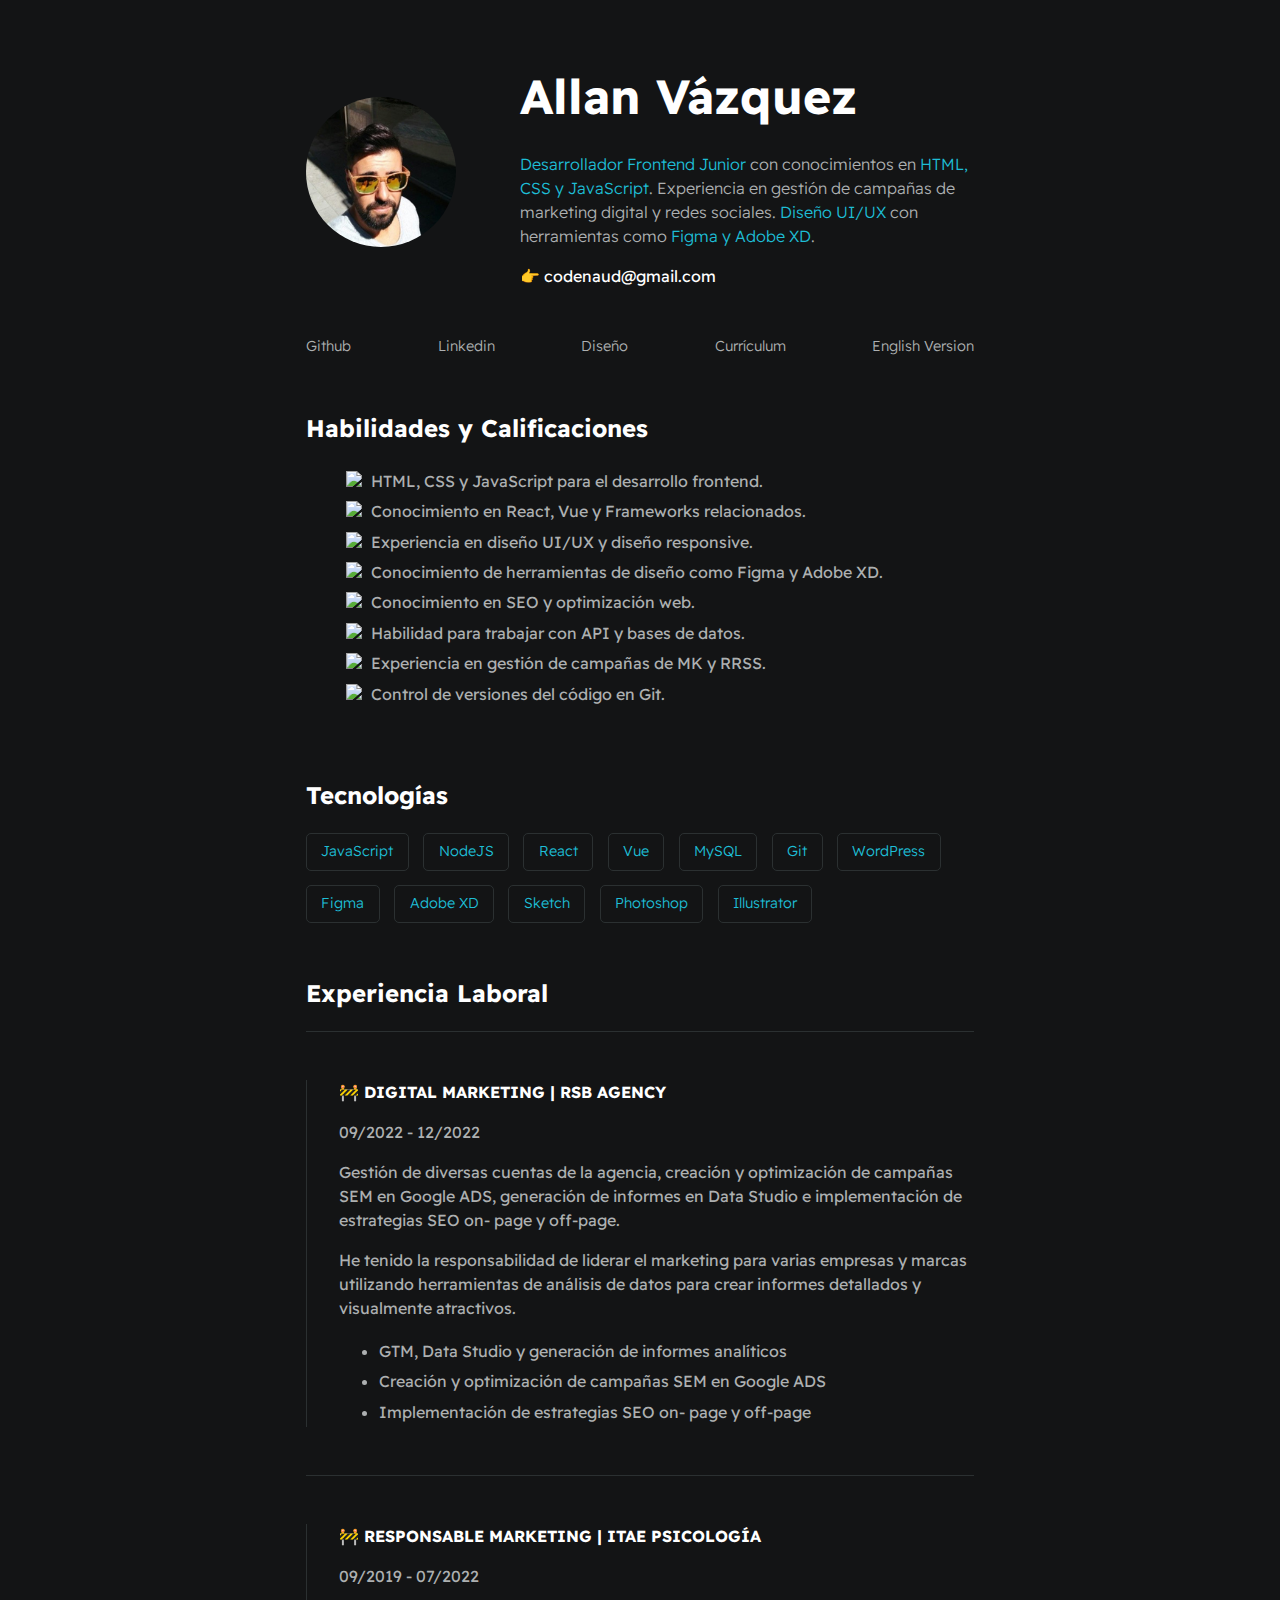
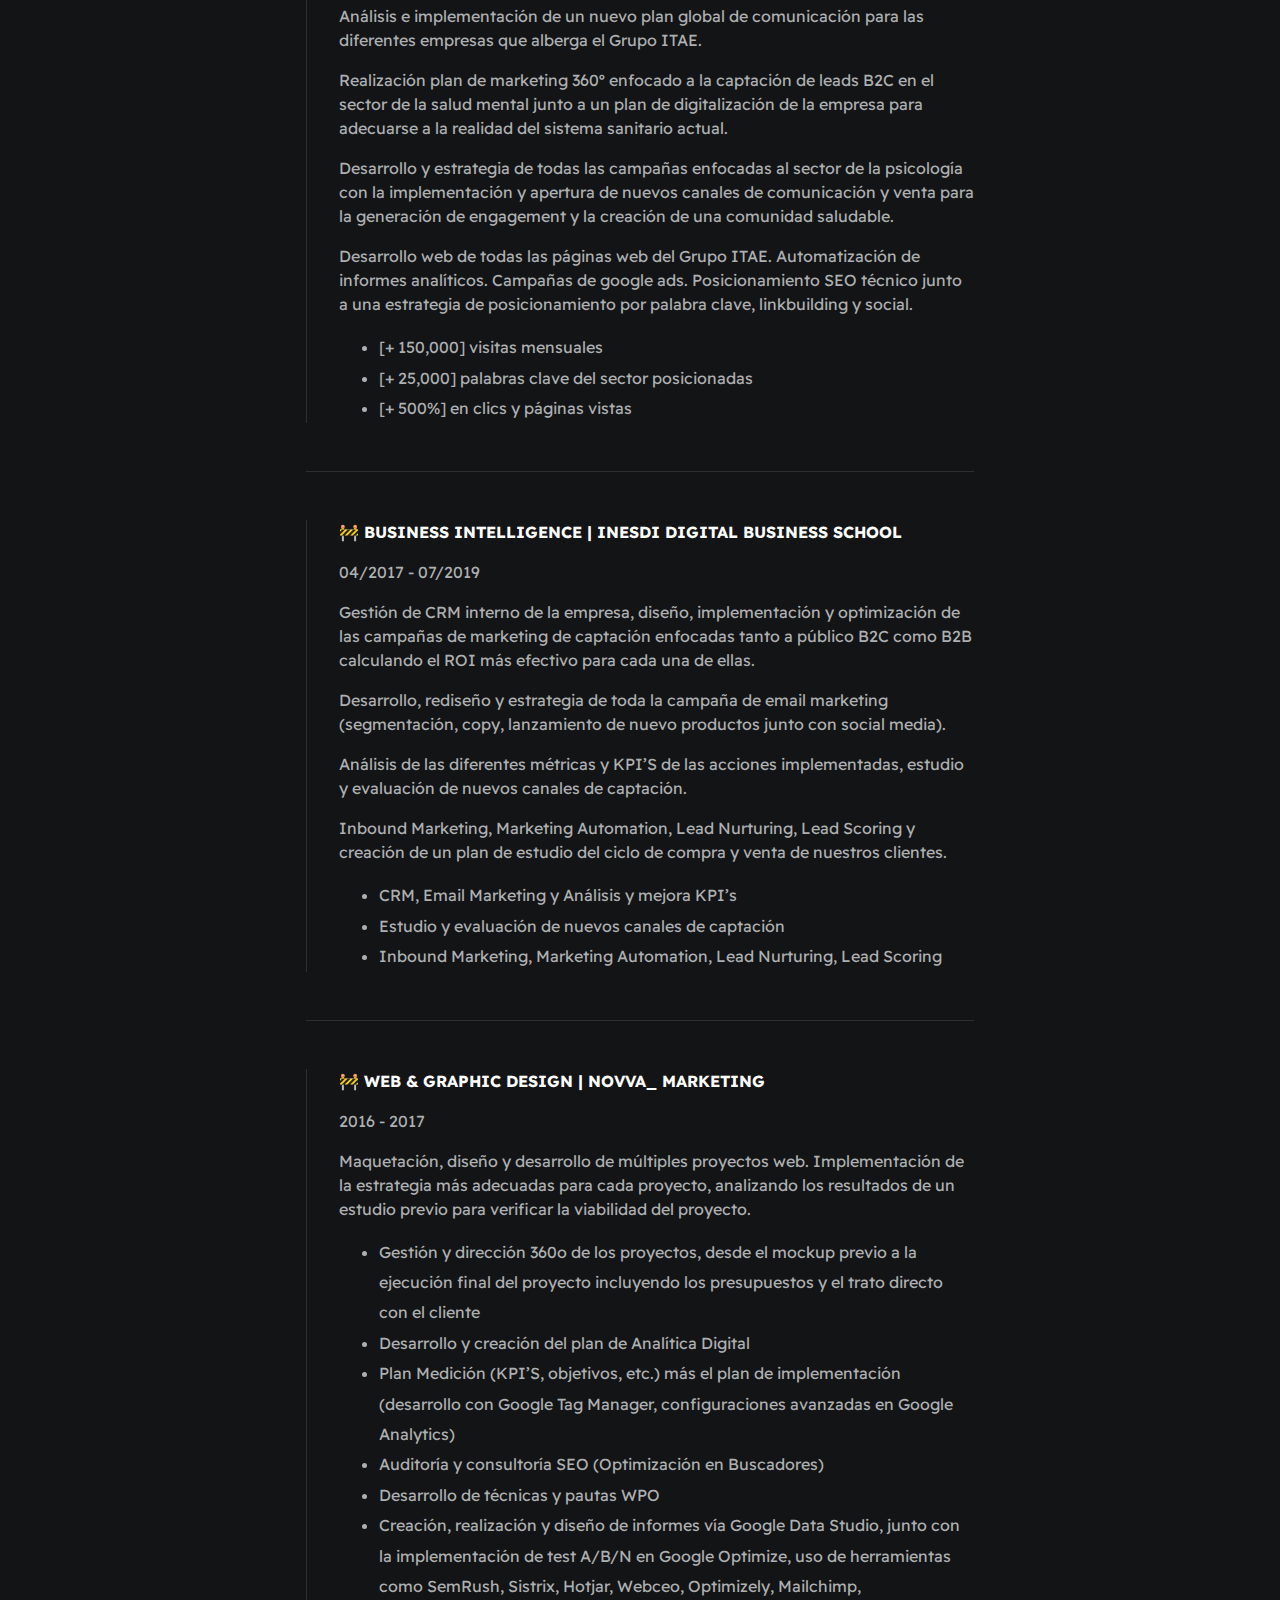
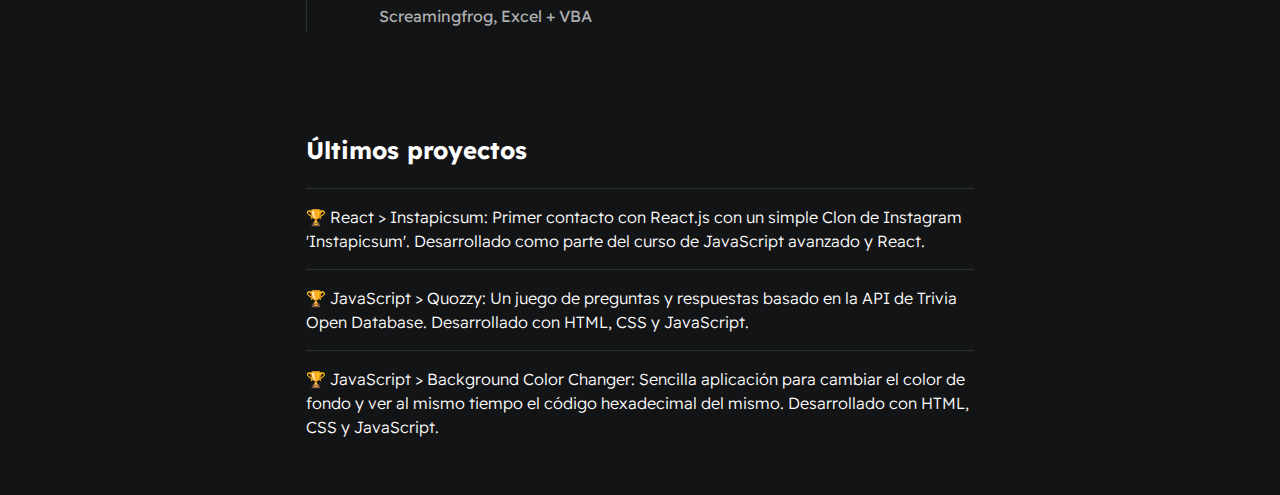
==== index.html @ 612a8277 "First commit" ====
<!DOCTYPE html>
<html>

<head>
    <meta charset="utf-8">
    <meta http-equiv="X-UA-Compatible" content="IE=edge">
    <title>Allan Vázquez</title>
    <link type="image/png" sizes="16x16" rel="icon" href="/assets/images/icons8-cv-16.png">
    <meta name="description" content="">
    <meta name="viewport" content="width=device-width, initial-scale=1">
    <link rel="stylesheet" href="./styles/main.css">
</head>

<body>
    <div id="container--main">

        <section id="wrapper--hero" class="section--page">
            <img id="profile-pic" src="./assets/images/profile_image.jpg">

            <div>
                <h1 id="user-name">Allan Vázquez</h1>
                <p id="bio"><span>Desarrollador Frontend Junior</span> con conocimientos en <span>HTML, CSS y
                        JavaScript</span>. Experiencia en gestión de campañas de marketing digital y redes sociales.
                    <span>Diseño UI/UX </span>con herramientas como <span>Figma y Adobe XD</span>.
                </p>
                <p id="email">👉 codenaud@gmail.com</p>
            </div>
        </section>

        <section class="section--page">

            <div id="socials--list">
                <a href="https://github.com/codenaud" target="_blank">Github</a>
                <a href="https://www.linkedin.com/in/allanvazz/" target="_blank">Linkedin</a>
                <a href="https://allanvazz.com/" target="_blank">Diseño</a>
                <a href="../assets/resume/spanish-resume.pdf" target="_blank">Currículum</a>
                <a href="en/" target="_blank">English Version</a>
            </div>
        </section>

        <section class="section--page">
            <h2>Habilidades y Calificaciones</h2>
            <ul id="qualifications--list">
                <li><img class="list-icon" width="48" height="48"
                        src="https://img.icons8.com/emoji/48/check-mark-emoji.png" alt="check-mark-emoji" /> HTML, CSS y
                    JavaScript para el desarrollo frontend.</li>
                <li><img class="list-icon" width="48" height="48"
                        src="https://img.icons8.com/emoji/48/check-mark-emoji.png" alt="check-mark-emoji" />
                    Conocimiento en React, Vue y Frameworks relacionados.</li>
                <li><img class="list-icon" width="48" height="48"
                        src="https://img.icons8.com/emoji/48/check-mark-emoji.png" alt="check-mark-emoji" /> Experiencia
                    en diseño UI/UX y diseño responsive.</li>
                <li><img class="list-icon" width="48" height="48"
                        src="https://img.icons8.com/emoji/48/check-mark-emoji.png" alt="check-mark-emoji" />
                    Conocimiento de herramientas de diseño como Figma y Adobe XD.</li>
                <li><img class="list-icon" width="48" height="48"
                        src="https://img.icons8.com/emoji/48/check-mark-emoji.png" alt="check-mark-emoji" />
                    Conocimiento en SEO y optimización web.</li>
                <li><img class="list-icon" width="48" height="48"
                        src="https://img.icons8.com/emoji/48/check-mark-emoji.png" alt="check-mark-emoji" /> Habilidad
                    para trabajar con API y bases de datos.</li>
                <li><img class="list-icon" width="48" height="48"
                        src="https://img.icons8.com/emoji/48/check-mark-emoji.png" alt="check-mark-emoji" /> Experiencia
                    en gestión de campañas de MK y RRSS.</li>
                <li><img class="list-icon" width="48" height="48"
                        src="https://img.icons8.com/emoji/48/check-mark-emoji.png" alt="check-mark-emoji" /> Control de
                    versiones del código en Git.</li>
            </ul>
        </section>

        <section class="section--page">
            <h2>Tecnologías</h2>

            <div id="wrapper--techstack__items">
                <div class="card--techstack"><span>JavaScript</span></div>
                <div class="card--techstack"><span>NodeJS</span></div>
                <div class="card--techstack"><span>React</span></div>
                <div class="card--techstack"><span>Vue</span></div>
                <div class="card--techstack"><span>MySQL</span></div>
                <div class="card--techstack"><span>Git</span></div>
                <div class="card--techstack"><span>WordPress</span></div>
                <div class="card--techstack"><span>Figma</span></div>
                <div class="card--techstack"><span>Adobe XD</span></div>
                <div class="card--techstack"><span>Sketch</span></div>
                <div class="card--techstack"><span>Photoshop</span></div>
                <div class="card--techstack"><span>Illustrator</span></div>
            </div>
        </section>

        <section id="work-history-wrapper" class="section--page">
            <h2>Experiencia Laboral</h2>

            <div class="line-break"></div>
            <div class="card--work-history">
                <strong>🚧 DIGITAL MARKETING | RSB AGENCY </strong>
                <p>09/2022 - 12/2022</p>
                <p>Gestión de diversas cuentas de la agencia, creación y optimización de campañas SEM en Google ADS,
                    generación de informes en Data Studio e implementación de estrategias SEO on- page y off-page.
                </p>

                <p>He tenido la responsabilidad de liderar el marketing para varias empresas y marcas utilizando
                    herramientas de análisis de datos para crear informes detallados y visualmente atractivos.
                </p>
                <ul>
                    <li>GTM, Data Studio y generación de informes analíticos</li>
                    <li>Creación y optimización de campañas SEM en Google ADS </li>
                    <li>Implementación de estrategias SEO on- page y off-page</li>
                </ul>
            </div>

            <div class="line-break"></div>

            <div class="card--work-history">
                <strong>🚧 RESPONSABLE MARKETING | ITAE PSICOLOGÍA</strong>
                <p>09/2019 - 07/2022</p>
                <p>Análisis e implementación de un nuevo plan global de comunicación para las diferentes empresas que
                    alberga el Grupo ITAE.</p>
                <p>Realización plan de marketing 360º enfocado a la captación de leads B2C en el sector de la salud
                    mental junto a un plan de digitalización de la empresa para adecuarse a la realidad del sistema
                    sanitario actual. </p>
                <p>Desarrollo y estrategia de todas las campañas enfocadas al sector de la psicología con la
                    implementación y apertura de nuevos canales de comunicación y venta para la generación de
                    engagement y la creación de una comunidad saludable.</p>
                <p>Desarrollo web de todas las páginas web del Grupo ITAE. Automatización de informes analíticos.
                    Campañas de google ads. Posicionamiento SEO técnico junto a una estrategia de posicionamiento por
                    palabra clave, linkbuilding y social.</p>

                <ul>
                    <li>[+ 150,000] visitas mensuales</li>
                    <li>[+ 25,000] palabras clave del sector posicionadas</li>
                    <li>[+ 500%] en clics y páginas vistas </li>
                </ul>
            </div>

            <div class="line-break"></div>

            <div class="card--work-history">
                <strong>🚧 BUSINESS INTELLIGENCE | INESDI DIGITAL BUSINESS SCHOOL</strong>
                <p>04/2017 - 07/2019</p>
                <p>Gestión de CRM interno de la empresa, diseño, implementación y optimización de las campañas de
                    marketing de captación enfocadas tanto a público B2C como B2B calculando el ROI más efectivo para
                    cada una de ellas.</p>
                <p>Desarrollo, rediseño y estrategia de toda la campaña de email marketing (segmentación, copy,
                    lanzamiento de nuevo productos junto con social media).</p>
                <p>Análisis de las diferentes métricas y KPI’S de las acciones implementadas, estudio y evaluación de
                    nuevos canales de captación.</p>
                <p>Inbound Marketing, Marketing Automation, Lead Nurturing, Lead Scoring y creación de un plan de
                    estudio del ciclo de compra y venta de nuestros clientes.</p>

                <ul>
                    <li>CRM, Email Marketing y Análisis y mejora KPI’s</li>
                    <li>Estudio y evaluación de nuevos canales de captación</li>
                    <li>Inbound Marketing, Marketing Automation, Lead Nurturing, Lead Scoring</li>
                </ul>
            </div>

            <div class="line-break"></div>

            <div class="card--work-history">
                <strong>🚧 WEB & GRAPHIC DESIGN | NOVVA_ MARKETING</strong>
                <p>2016 - 2017</p>
                <p>Maquetación, diseño y desarrollo de múltiples proyectos web. Implementación de la estrategia más
                    adecuadas para cada proyecto, analizando los resultados de un estudio previo para verificar la
                    viabilidad del proyecto.</p>
                <ul>
                    <li>Gestión y dirección 360o de los proyectos, desde el mockup previo a la ejecución final del
                        proyecto incluyendo los presupuestos y el trato directo con el cliente </li>
                    <li>Desarrollo y creación del plan de Analítica Digital </li>
                    <li>Plan Medición (KPI’S, objetivos, etc.) más el plan de implementación (desarrollo con Google
                        Tag Manager, configuraciones avanzadas en Google Analytics)</li>
                    <li>Auditoría y consultoría SEO (Optimización en Buscadores)</li>
                    <li>Desarrollo de técnicas y pautas WPO</li>
                    <li>Creación, realización y diseño de informes vía Google Data Studio, junto con la
                        implementación de test A/B/N en Google Optimize, uso de herramientas como SemRush, Sistrix,
                        Hotjar, Webceo, Optimizely, Mailchimp, Screamingfrog, Excel + VBA </li>
                </ul>
            </div>
        </section>

        <section class="section--page">
            <h2>Últimos proyectos</h2>

            <div class="card--project">
                <a href="/projects/instapicsum.html"><span>🏆 </span>React > Instapicsum: Primer contacto con React.js
                    con un simple Clon de Instagram 'Instapicsum'. Desarrollado como parte del curso de JavaScript
                    avanzado y React.</a>
            </div>

            <div class="card--project">
                <a href="/projects/quozzy.html"><span>🏆 </span>JavaScript > Quozzy: Un juego de preguntas y respuestas
                    basado en la API de Trivia Open Database. Desarrollado con HTML, CSS y JavaScript.</a>
            </div>

            <div class="card--project">
                <a href="/projects/colorChanger.html"><span>🏆 </span>JavaScript > Background Color Changer: Sencilla
                    aplicación para cambiar el color de fondo y ver al mismo tiempo el código hexadecimal del mismo.
                    Desarrollado con HTML, CSS y JavaScript.</a>
            </div>
        </section>


    </div>

</body>

</html>
---- styles/main.css ----
@import url('https://fonts.googleapis.com/css2?family=Readex+Pro:wght@300;400;500;600;700&display=swap');

:root {
  --mainTextColor-light: #000;
  --secondaryTextColor-light: rgb(51 51 51);
  --mainLinkColor-light: #0da2b8;
  --mainBorderColor-light: rgb(218, 218, 218);
  --mainBgColor-light: rgb(249, 250, 251);

  --mainTextColor-dark: #fff;
  --secondaryTextColor-dark: #adb0b1;
  --mainLinkColor-dark: rgb(30, 190, 214);
  --mainBorderColor-dark: #2b3031;
  --mainBgColor-dark: #131415;

  --mainTextColor: var(--mainTextColor-dark);
  --secondaryTextColor: var(--secondaryTextColor-dark);
  --mainLinkColor: var(--mainLinkColor-dark);
  --mainBorderColor: var(--mainBorderColor-dark);
  --mainBgColor: var(--mainBgColor-dark);
}

* {
  font-family: 'Readex Pro';
  line-height: 1.5em;
  box-sizing: border-box;
  color: var(--mainTextColor);
}

body {
  background-color: var(--mainBgColor);
}

p,
span,
li {
  color: var(--secondaryTextColor);
  font-size: 1em;
}

a {
  text-decoration: none;
  color: var(--mainLinkColor);
  font-weight: 500;
}

li {
  line-height: 1.9em;
}

img {
  width: 100%;
}
.list-icon {
  width: 20px;
  height: 20px;
  margin-top: 5px;
}

ul#qualifications--list {
  display: flex;
  flex-direction: column;
  justify-content: center;
}
ul#qualifications--list li {
  display: flex;
  gap: 0.3em;
}

#container--main {
  max-width: 700px;
  margin: 0 auto;
  padding: 1em;
}

.section--page {
  padding-top: 1em;
  padding-bottom: 1em;
}

#wrapper--hero {
  display: flex;
  align-items: center;
  gap: 4em;
}

#bio,
a {
  font-weight: 300;
}

span {
  font-weight: 300;
  color: var(--mainLinkColor);
}

#user-name {
  font-size: 48px;
  line-height: 1em;
}

#profile-pic {
  width: 150px;
  height: 150px;
  object-fit: cover;
  border-radius: 50%;
}

#email {
  color: var(--mainTextColor);
}

#socials--list {
  display: flex;
  justify-content: space-between;
  column-gap: 1em;
  flex-wrap: wrap;
}

#socials--list a {
  font-weight: 300;
  color: var(--secondaryTextColor);
  font-size: 0.9em;
  transition: 0.3s;
}

#socials--list a:hover {
  font-weight: 100;
  color: var(--mainLinkColor);
  font-size: 0.9em;
}

#qualifications--list {
  list-style: none;
}

#wrapper--techstack__items {
  display: flex;
  flex-wrap: wrap;
  gap: 1em;
  font-size: 0.9em;
}

.card--techstack {
  border: 1px solid var(--mainBorderColor);
  border-radius: 5px;
  padding: 0.5em 1em;
  align-items: center;
}

.card--project {
  padding-top: 1em;
  padding-bottom: 1em;
  border-top: 1px solid var(--mainBorderColor);
}

.card--project a {
  color: var(--mainTextColor);

  transition: 0.3s;
}

.card--project a:hover {
  color: rgb(30, 190, 214);
}

.card--work-history {
  border-left: 1px solid var(--mainBorderColor);
  margin-top: 3em;
  margin-bottom: 3em;
  padding-left: 2em;
}

.line-break {
  background-color: var(--mainBorderColor);
  height: 1px;
}

@media (max-width: 600px) {
  .section--page {
    padding-top: 1em;
    padding-bottom: 1em;
  }

  #wrapper--hero {
    display: flex;
    align-items: center;
    gap: 1em;
  }

  #profile-pic {
    width: 200px;
    height: 200px;
  }

  #wrapper--hero {
    flex-direction: column;
  }

  .card--work-history {
    border-left: none;
    padding-left: 0;
  }
}
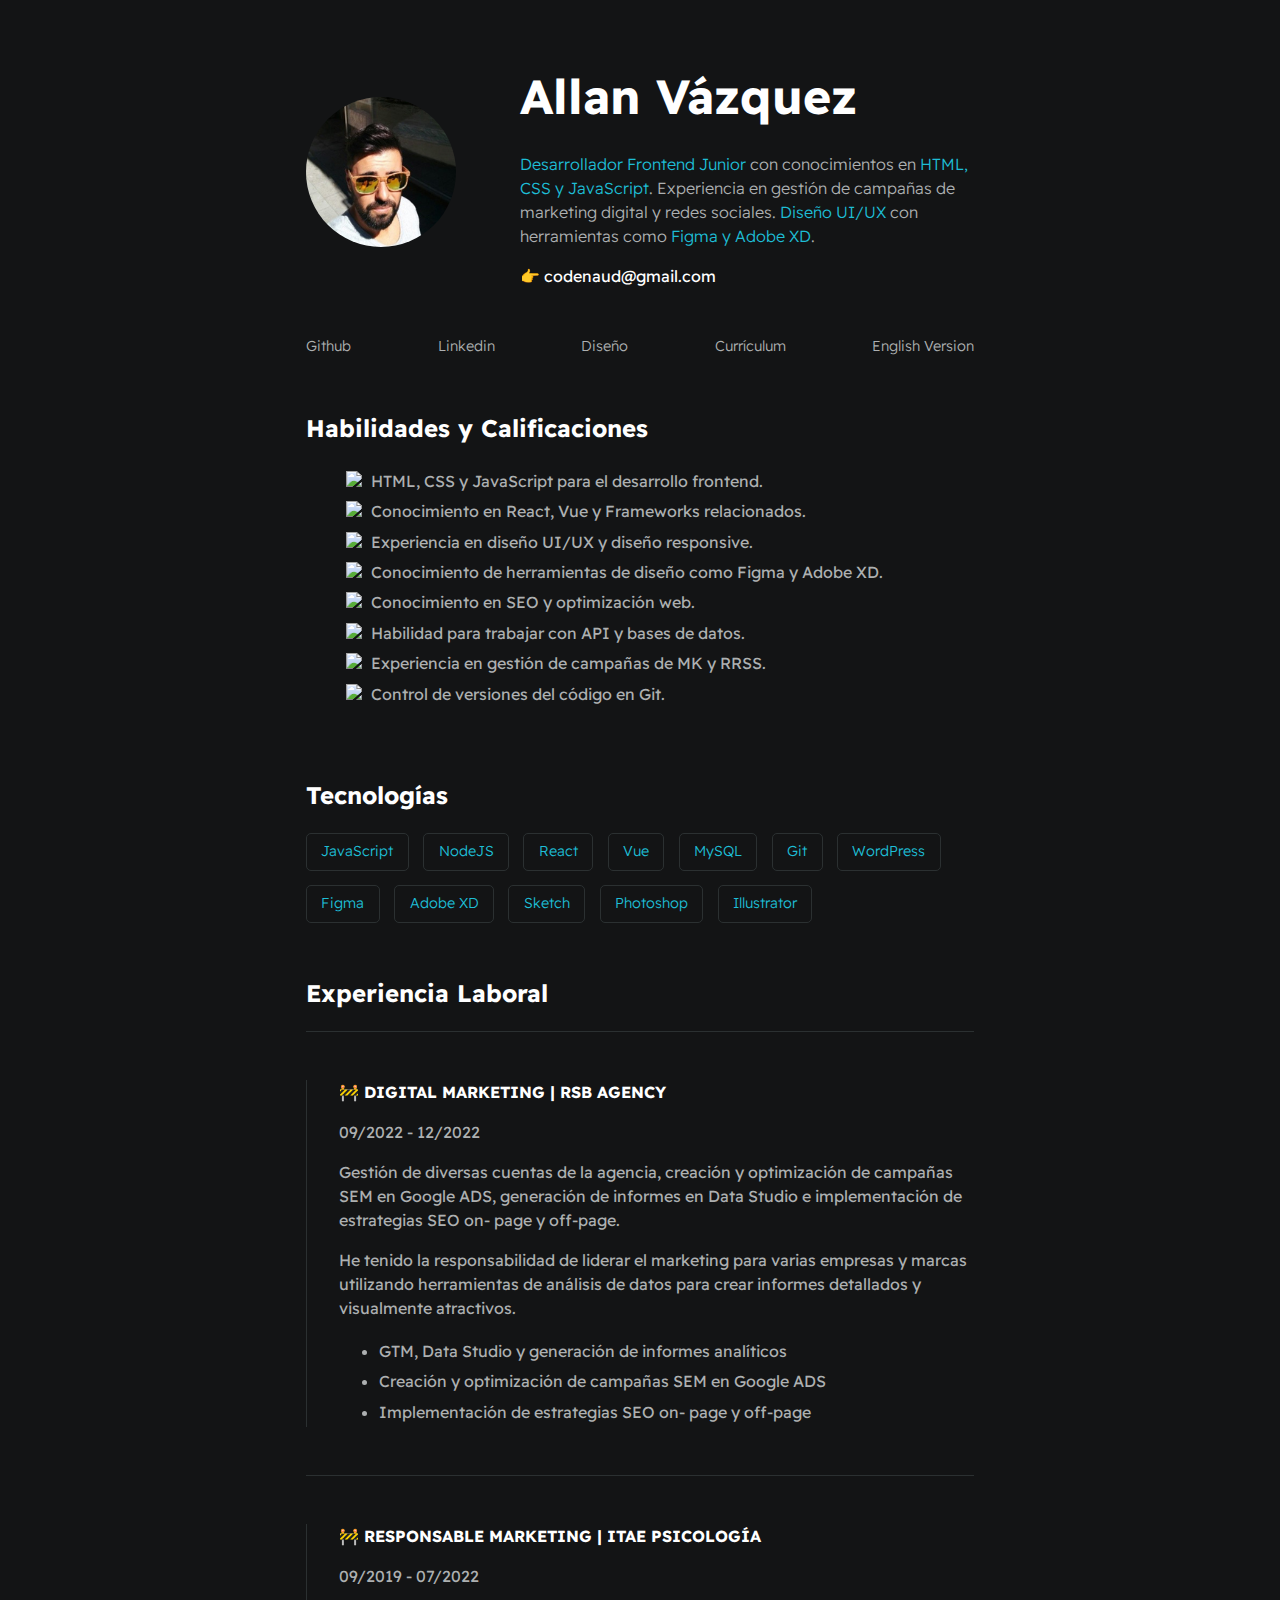
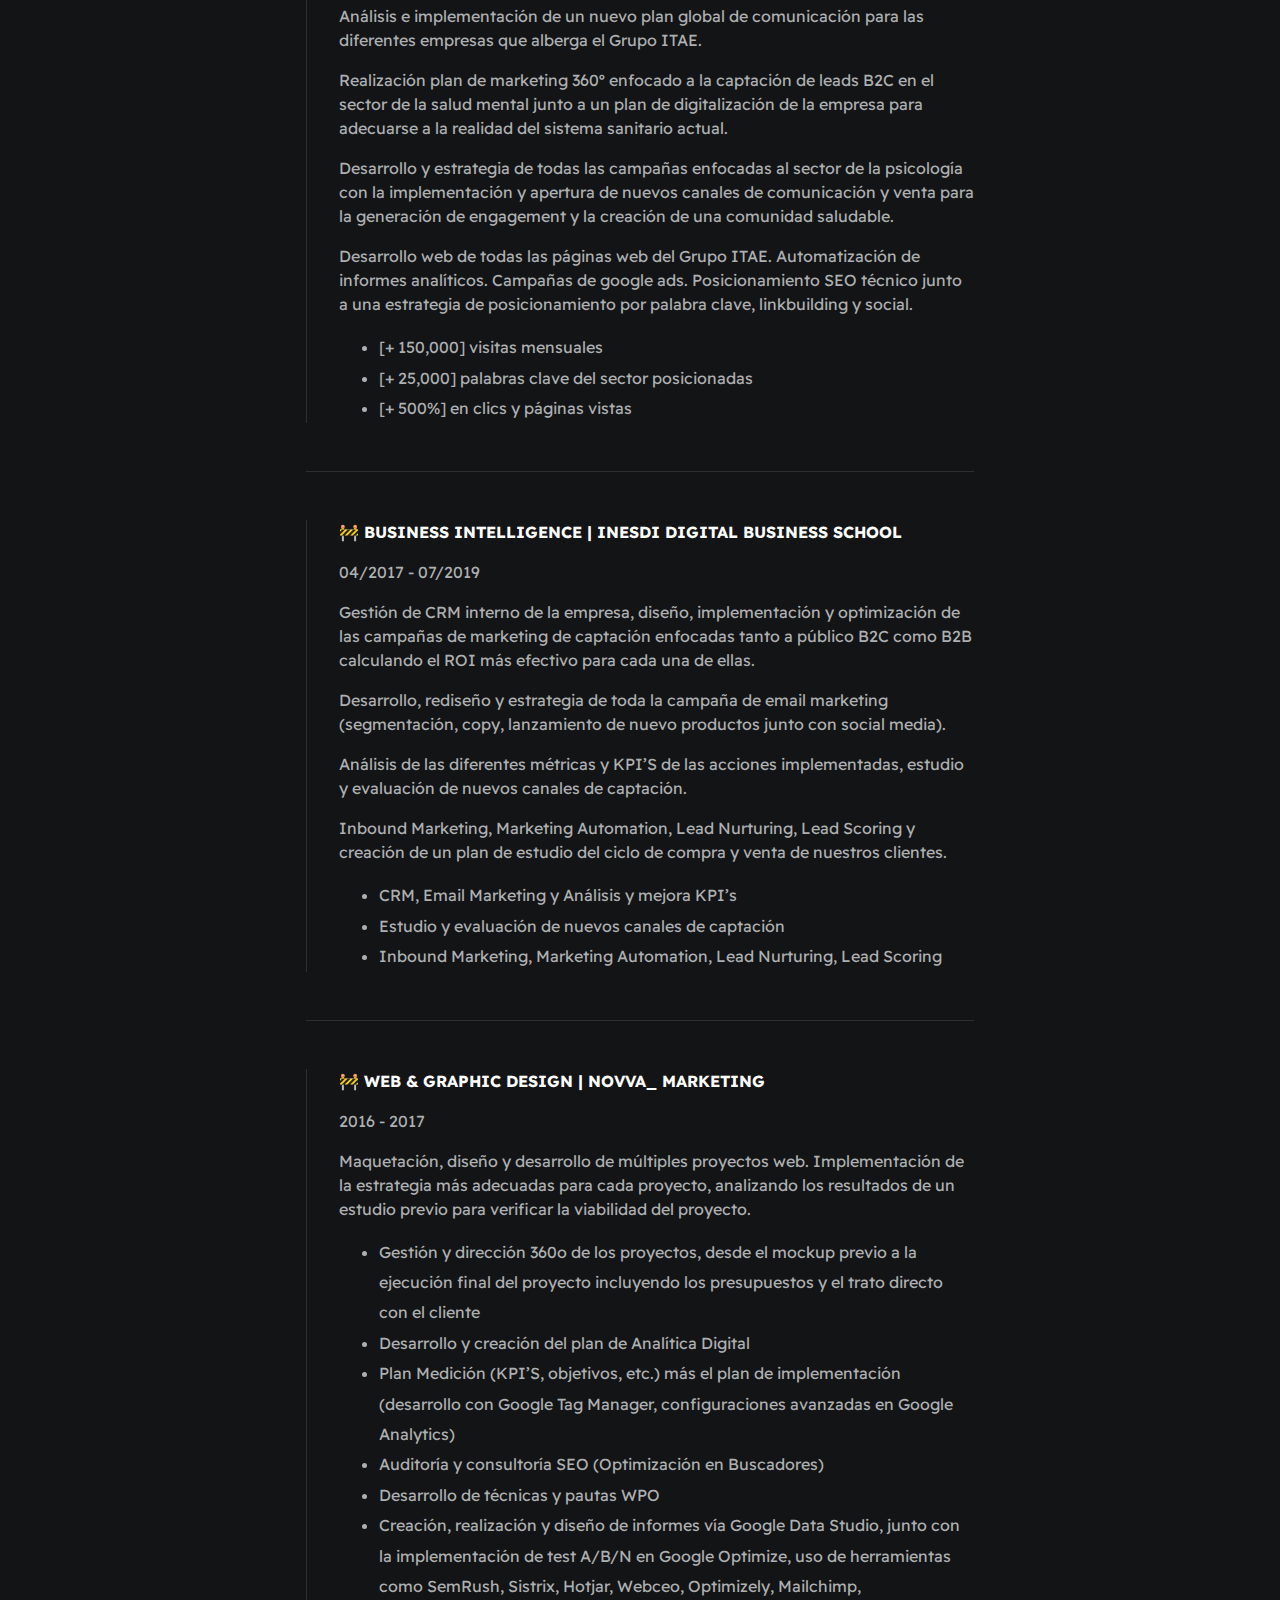
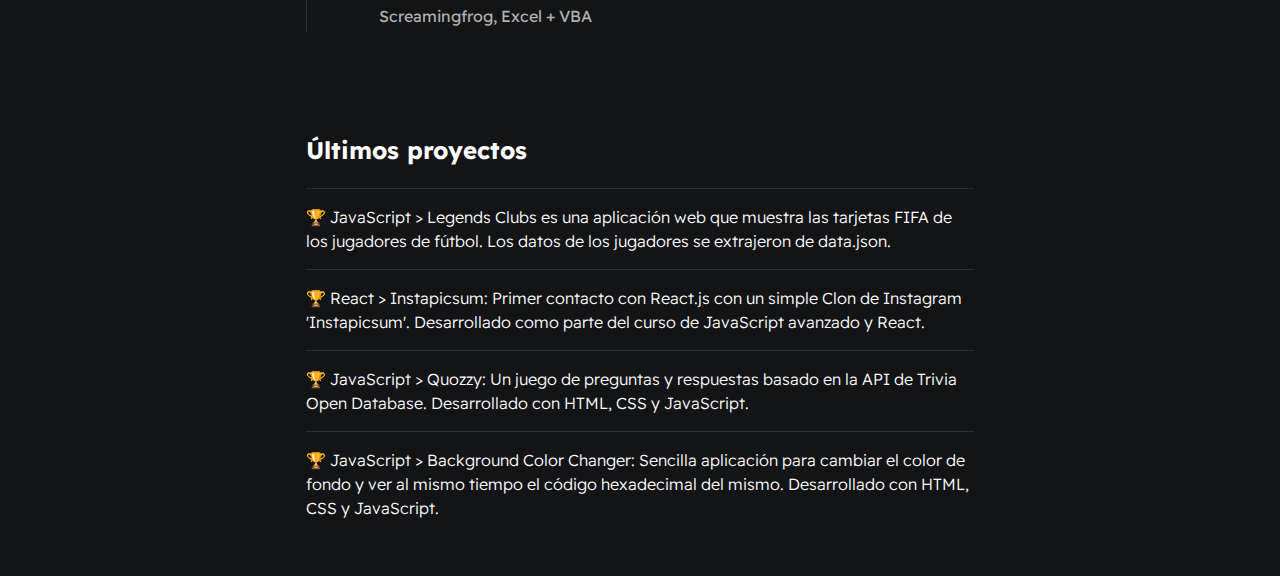
==== commit f050fafa: "Updating new project [FIFA cards]" ====
--- a/index.html
+++ b/index.html
@@ -33,7 +33,7 @@
                 <a href="https://github.com/codenaud" target="_blank">Github</a>
                 <a href="https://www.linkedin.com/in/allanvazz/" target="_blank">Linkedin</a>
                 <a href="https://allanvazz.com/" target="_blank">Diseño</a>
-                <a href="../assets/resume/spanish-resume.pdf" target="_blank">Currículum</a>
+                <a href="./assets/resume/spanish-resume.pdf" target="_blank">Currículum</a>
                 <a href="en/" target="_blank">English Version</a>
             </div>
         </section>
@@ -181,18 +181,24 @@
             <h2>Últimos proyectos</h2>
 
             <div class="card--project">
-                <a href="/projects/instapicsum.html"><span>🏆 </span>React > Instapicsum: Primer contacto con React.js
+                <a href="projects/fifa-cards.html"><span>🏆 </span>JavaScript > Legends Clubs es una aplicación web que
+                    muestra las tarjetas FIFA de los jugadores de fútbol. Los datos de los jugadores se extrajeron de
+                    data.json.</a>
+            </div>
+
+            <div class="card--project">
+                <a href="projects/instapicsum.html"><span>🏆 </span>React > Instapicsum: Primer contacto con React.js
                     con un simple Clon de Instagram 'Instapicsum'. Desarrollado como parte del curso de JavaScript
                     avanzado y React.</a>
             </div>
 
             <div class="card--project">
-                <a href="/projects/quozzy.html"><span>🏆 </span>JavaScript > Quozzy: Un juego de preguntas y respuestas
+                <a href="projects/quozzy.html"><span>🏆 </span>JavaScript > Quozzy: Un juego de preguntas y respuestas
                     basado en la API de Trivia Open Database. Desarrollado con HTML, CSS y JavaScript.</a>
             </div>
 
             <div class="card--project">
-                <a href="/projects/colorChanger.html"><span>🏆 </span>JavaScript > Background Color Changer: Sencilla
+                <a href="projects/colorChanger.html"><span>🏆 </span>JavaScript > Background Color Changer: Sencilla
                     aplicación para cambiar el color de fondo y ver al mismo tiempo el código hexadecimal del mismo.
                     Desarrollado con HTML, CSS y JavaScript.</a>
             </div>
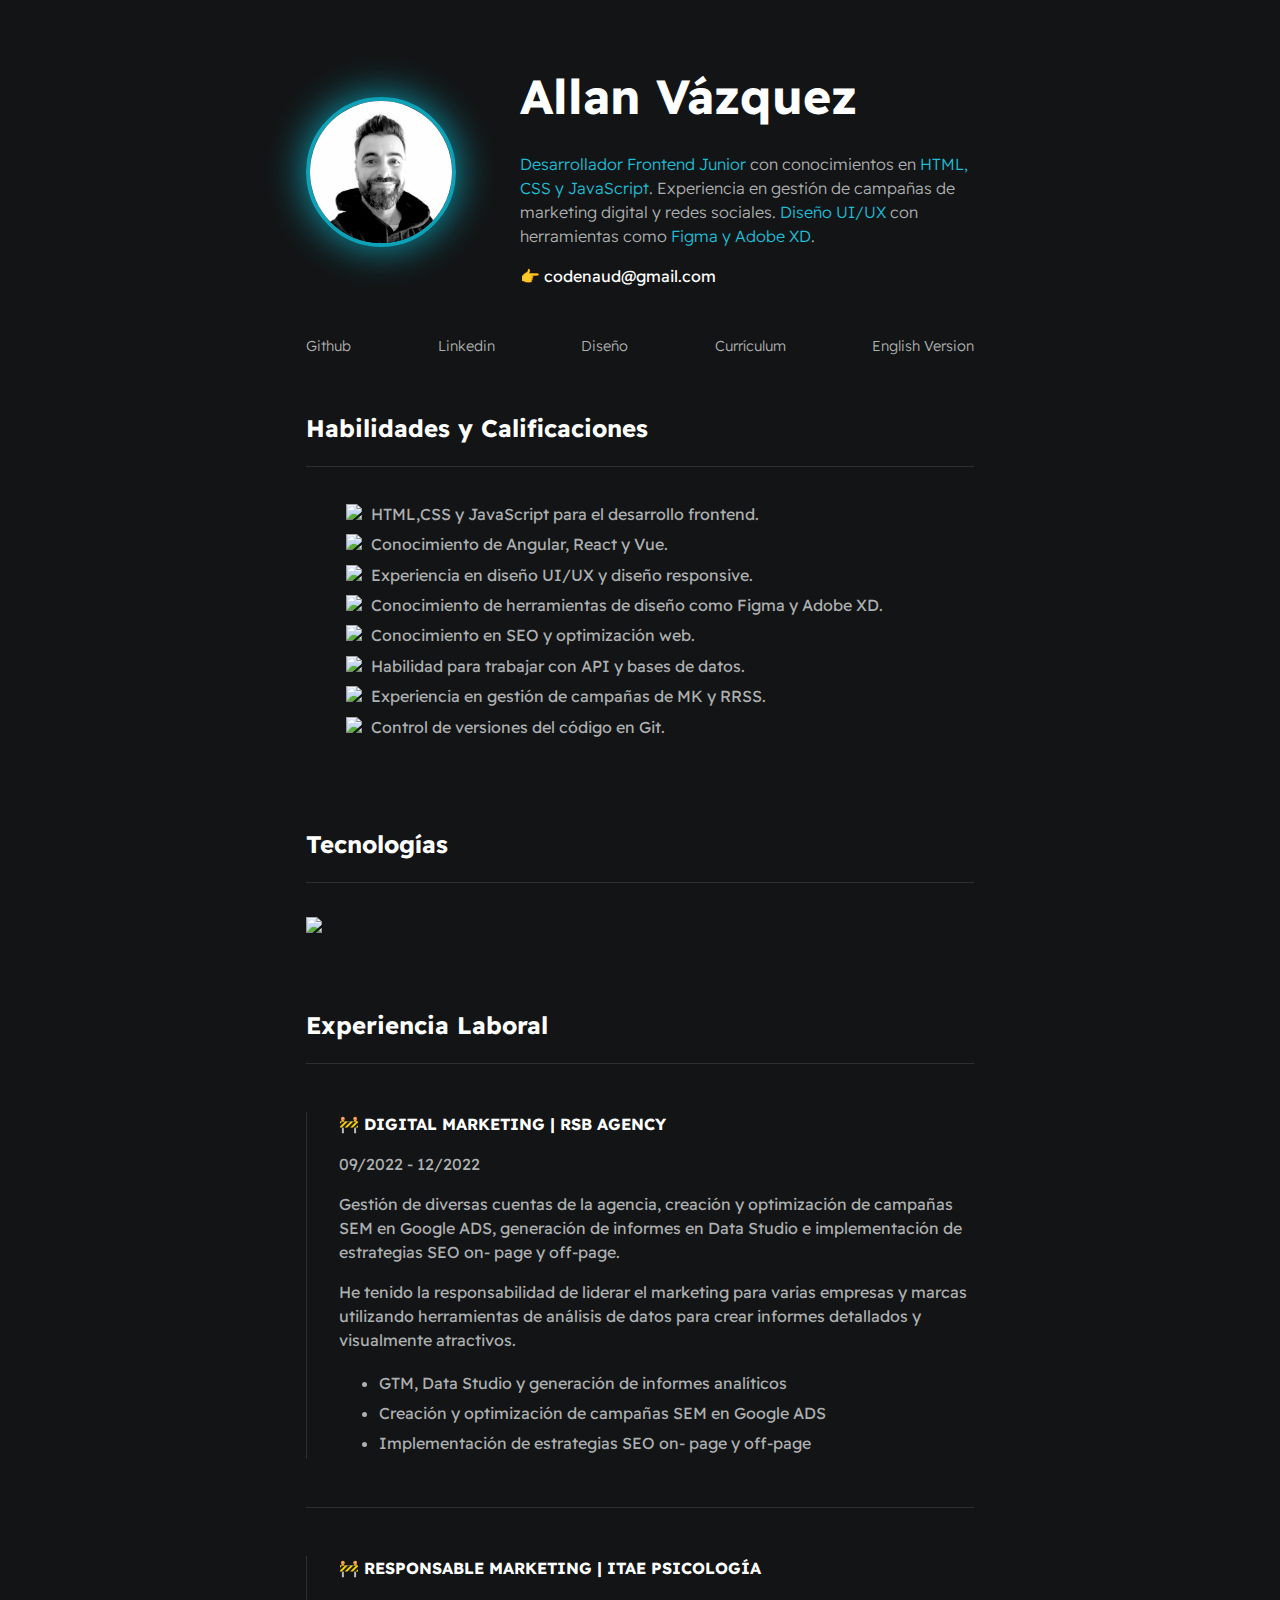
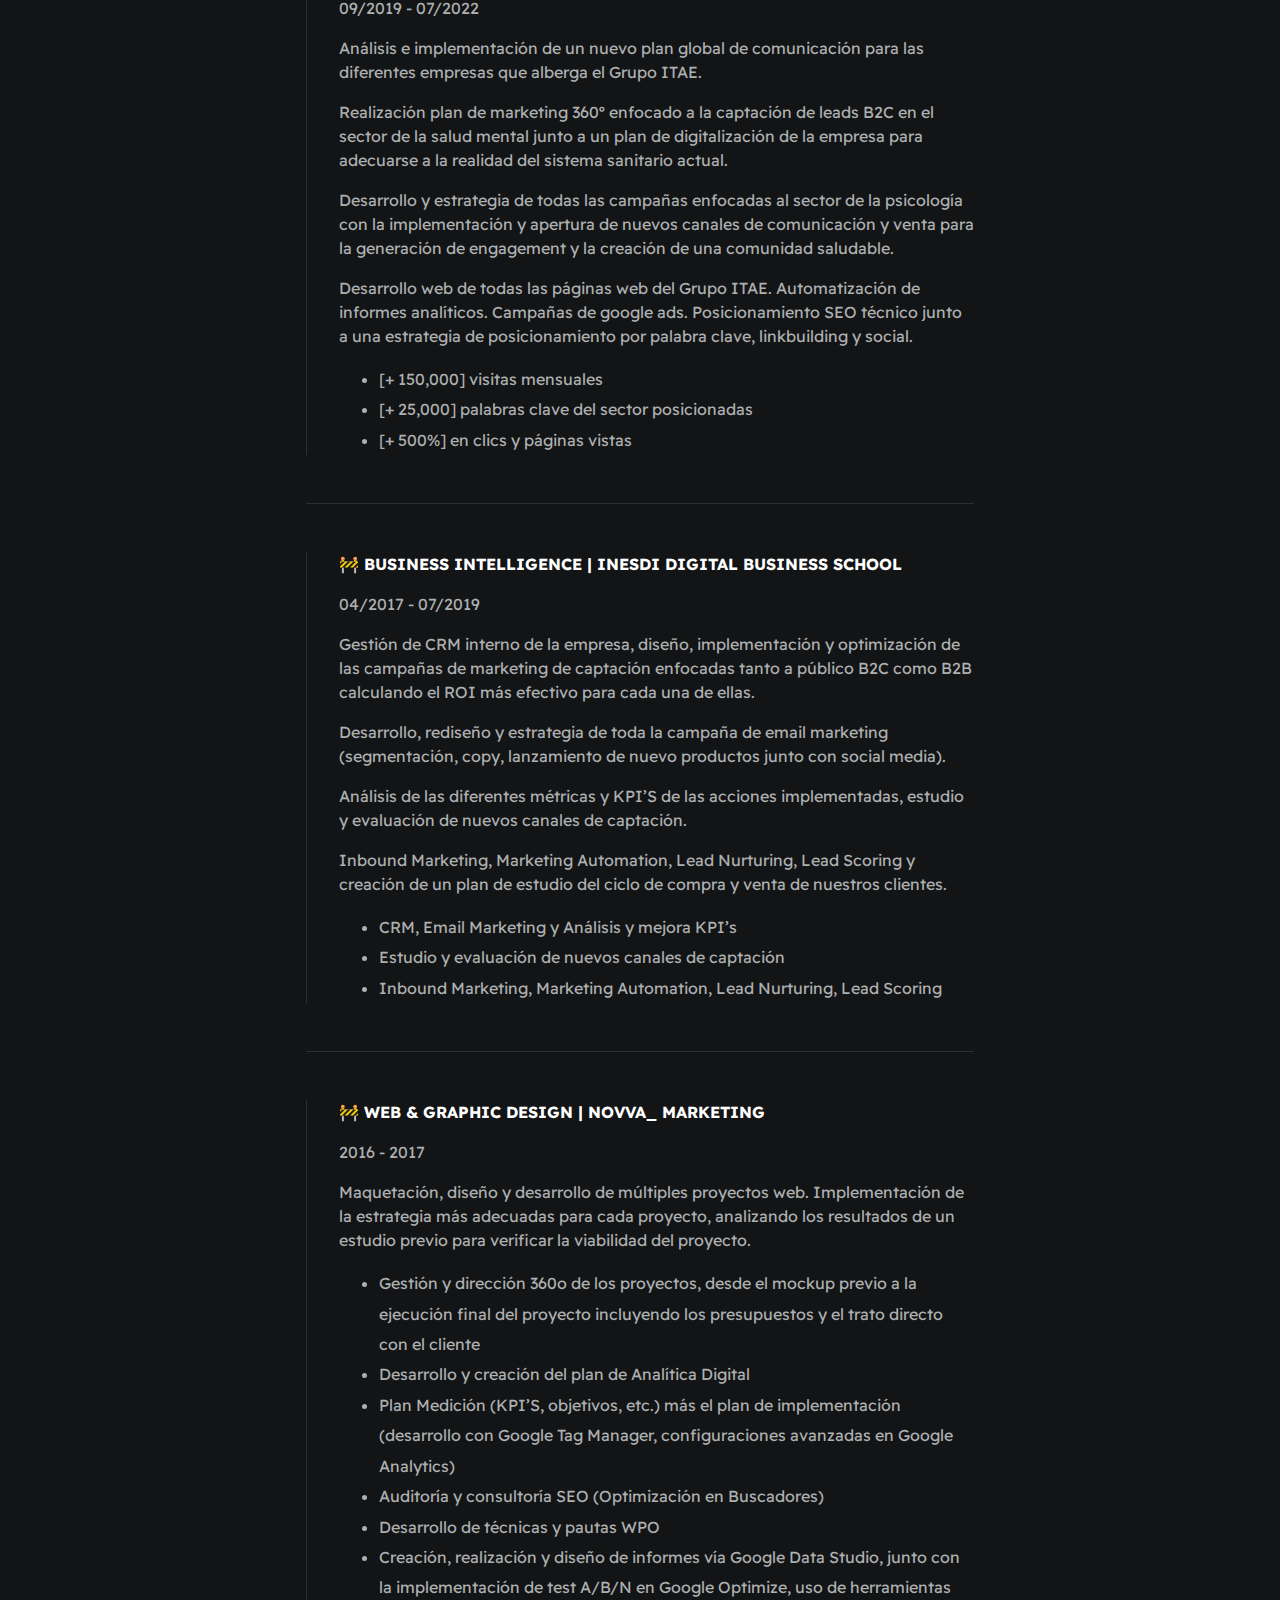
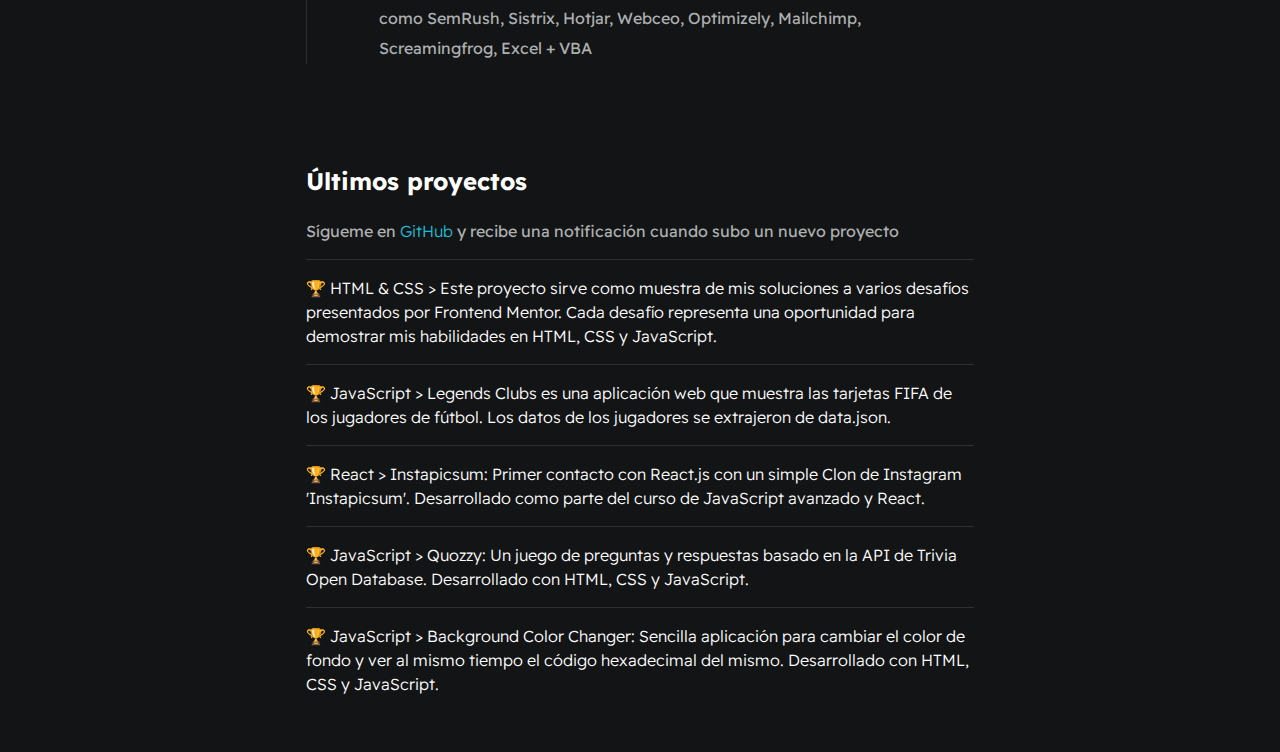
==== commit 16407f38: "Adding new projects & new styles on tech stack" ====
--- a/index.html
+++ b/index.html
@@ -40,50 +40,61 @@
 
         <section class="section--page">
             <h2>Habilidades y Calificaciones</h2>
-            <ul id="qualifications--list">
-                <li><img class="list-icon" width="48" height="48"
-                        src="https://img.icons8.com/emoji/48/check-mark-emoji.png" alt="check-mark-emoji" /> HTML, CSS y
-                    JavaScript para el desarrollo frontend.</li>
-                <li><img class="list-icon" width="48" height="48"
-                        src="https://img.icons8.com/emoji/48/check-mark-emoji.png" alt="check-mark-emoji" />
-                    Conocimiento en React, Vue y Frameworks relacionados.</li>
-                <li><img class="list-icon" width="48" height="48"
-                        src="https://img.icons8.com/emoji/48/check-mark-emoji.png" alt="check-mark-emoji" /> Experiencia
-                    en diseño UI/UX y diseño responsive.</li>
-                <li><img class="list-icon" width="48" height="48"
-                        src="https://img.icons8.com/emoji/48/check-mark-emoji.png" alt="check-mark-emoji" />
-                    Conocimiento de herramientas de diseño como Figma y Adobe XD.</li>
-                <li><img class="list-icon" width="48" height="48"
-                        src="https://img.icons8.com/emoji/48/check-mark-emoji.png" alt="check-mark-emoji" />
-                    Conocimiento en SEO y optimización web.</li>
-                <li><img class="list-icon" width="48" height="48"
-                        src="https://img.icons8.com/emoji/48/check-mark-emoji.png" alt="check-mark-emoji" /> Habilidad
-                    para trabajar con API y bases de datos.</li>
-                <li><img class="list-icon" width="48" height="48"
-                        src="https://img.icons8.com/emoji/48/check-mark-emoji.png" alt="check-mark-emoji" /> Experiencia
-                    en gestión de campañas de MK y RRSS.</li>
-                <li><img class="list-icon" width="48" height="48"
-                        src="https://img.icons8.com/emoji/48/check-mark-emoji.png" alt="check-mark-emoji" /> Control de
-                    versiones del código en Git.</li>
-            </ul>
+            <div class="line-break"></div>
+            <div class="section--skills">
+                <ul id="qualifications--list">
+                    <li>
+                        <img class="list-icon" width="48" height="48"
+                            src="https://img.icons8.com/emoji/48/check-mark-emoji.png" alt="check-mark-emoji" />
+                        HTML,CSS y JavaScript para el desarrollo frontend.
+                    </li>
+                    <li>
+                        <img class="list-icon" width="48" height="48"
+                            src="https://img.icons8.com/emoji/48/check-mark-emoji.png" alt="check-mark-emoji" />
+                        Conocimiento de Angular, React y Vue.
+                    </li>
+                    <li>
+                        <img class="list-icon" width="48" height="48"
+                            src="https://img.icons8.com/emoji/48/check-mark-emoji.png" alt="check-mark-emoji" />
+                        Experiencia en diseño UI/UX y diseño responsive.
+                    </li>
+                    <li>
+                        <img class="list-icon" width="48" height="48"
+                            src="https://img.icons8.com/emoji/48/check-mark-emoji.png" alt="check-mark-emoji" />
+                        Conocimiento de herramientas de diseño como Figma y Adobe XD.
+                    </li>
+                    <li>
+                        <img class="list-icon" width="48" height="48"
+                            src="https://img.icons8.com/emoji/48/check-mark-emoji.png" alt="check-mark-emoji" />
+                        Conocimiento en SEO y optimización web.
+                    </li>
+                    <li>
+                        <img class="list-icon" width="48" height="48"
+                            src="https://img.icons8.com/emoji/48/check-mark-emoji.png" alt="check-mark-emoji" />
+                        Habilidad para trabajar con API y bases de datos.
+                    </li>
+                    <li>
+                        <img class="list-icon" width="48" height="48"
+                            src="https://img.icons8.com/emoji/48/check-mark-emoji.png" alt="check-mark-emoji" />
+                        Experiencia en gestión de campañas de MK y RRSS.
+                    </li>
+                    <li>
+                        <img class="list-icon" width="48" height="48"
+                            src="https://img.icons8.com/emoji/48/check-mark-emoji.png" alt="check-mark-emoji" />
+                        Control de versiones del código en Git.
+                    </li>
+                </ul>
+            </div>
         </section>
 
         <section class="section--page">
             <h2>Tecnologías</h2>
-
-            <div id="wrapper--techstack__items">
-                <div class="card--techstack"><span>JavaScript</span></div>
-                <div class="card--techstack"><span>NodeJS</span></div>
-                <div class="card--techstack"><span>React</span></div>
-                <div class="card--techstack"><span>Vue</span></div>
-                <div class="card--techstack"><span>MySQL</span></div>
-                <div class="card--techstack"><span>Git</span></div>
-                <div class="card--techstack"><span>WordPress</span></div>
-                <div class="card--techstack"><span>Figma</span></div>
-                <div class="card--techstack"><span>Adobe XD</span></div>
-                <div class="card--techstack"><span>Sketch</span></div>
-                <div class="card--techstack"><span>Photoshop</span></div>
-                <div class="card--techstack"><span>Illustrator</span></div>
+            <div class="line-break"></div>
+            <div class="section--stack">
+                <a href="https://github.com/codenaud">
+                    <img
+                        src="https://skillicons.dev/icons?i=js,html,css,bootstrap,sass,tailwind,ts,github,angular,react,vue,vite,nodejs,firebase,supabase,netlify,wordpress,figma,xd,ps,ai" />
+                </a>
             </div>
         </section>
 
@@ -179,6 +190,14 @@
 
         <section class="section--page">
             <h2>Últimos proyectos</h2>
+            <p>Sígueme en <a href="https://github.com/codenaud?tab=repositories">GitHub </a>y recibe una notificación
+                cuando subo un nuevo proyecto</p>
+
+            <div class="card--project">
+                <a href="projects/frontend-mentor.html"><span>🏆 </span>HTML & CSS > Este proyecto sirve como muestra de
+                    mis soluciones a varios desafíos presentados por Frontend Mentor. Cada desafío representa una
+                    oportunidad para demostrar mis habilidades en HTML, CSS y JavaScript.</a>
+            </div>
 
             <div class="card--project">
                 <a href="projects/fifa-cards.html"><span>🏆 </span>JavaScript > Legends Clubs es una aplicación web que
--- a/styles/main.css
+++ b/styles/main.css
@@ -73,11 +73,16 @@
   padding: 1em;
 }
 
-.section--page {
+.section--page,
+.section--skills {
   padding-top: 1em;
   padding-bottom: 1em;
 }
 
+.section--stack {
+  padding-top: 2em;
+  padding-bottom: 1em;
+}
 #wrapper--hero {
   display: flex;
   align-items: center;
@@ -104,6 +109,8 @@
   height: 150px;
   object-fit: cover;
   border-radius: 50%;
+  border: 0.3rem solid var(--mainLinkColor-light);
+  box-shadow: 0 0 40px var(--mainLinkColor-light);
 }
 
 #email {
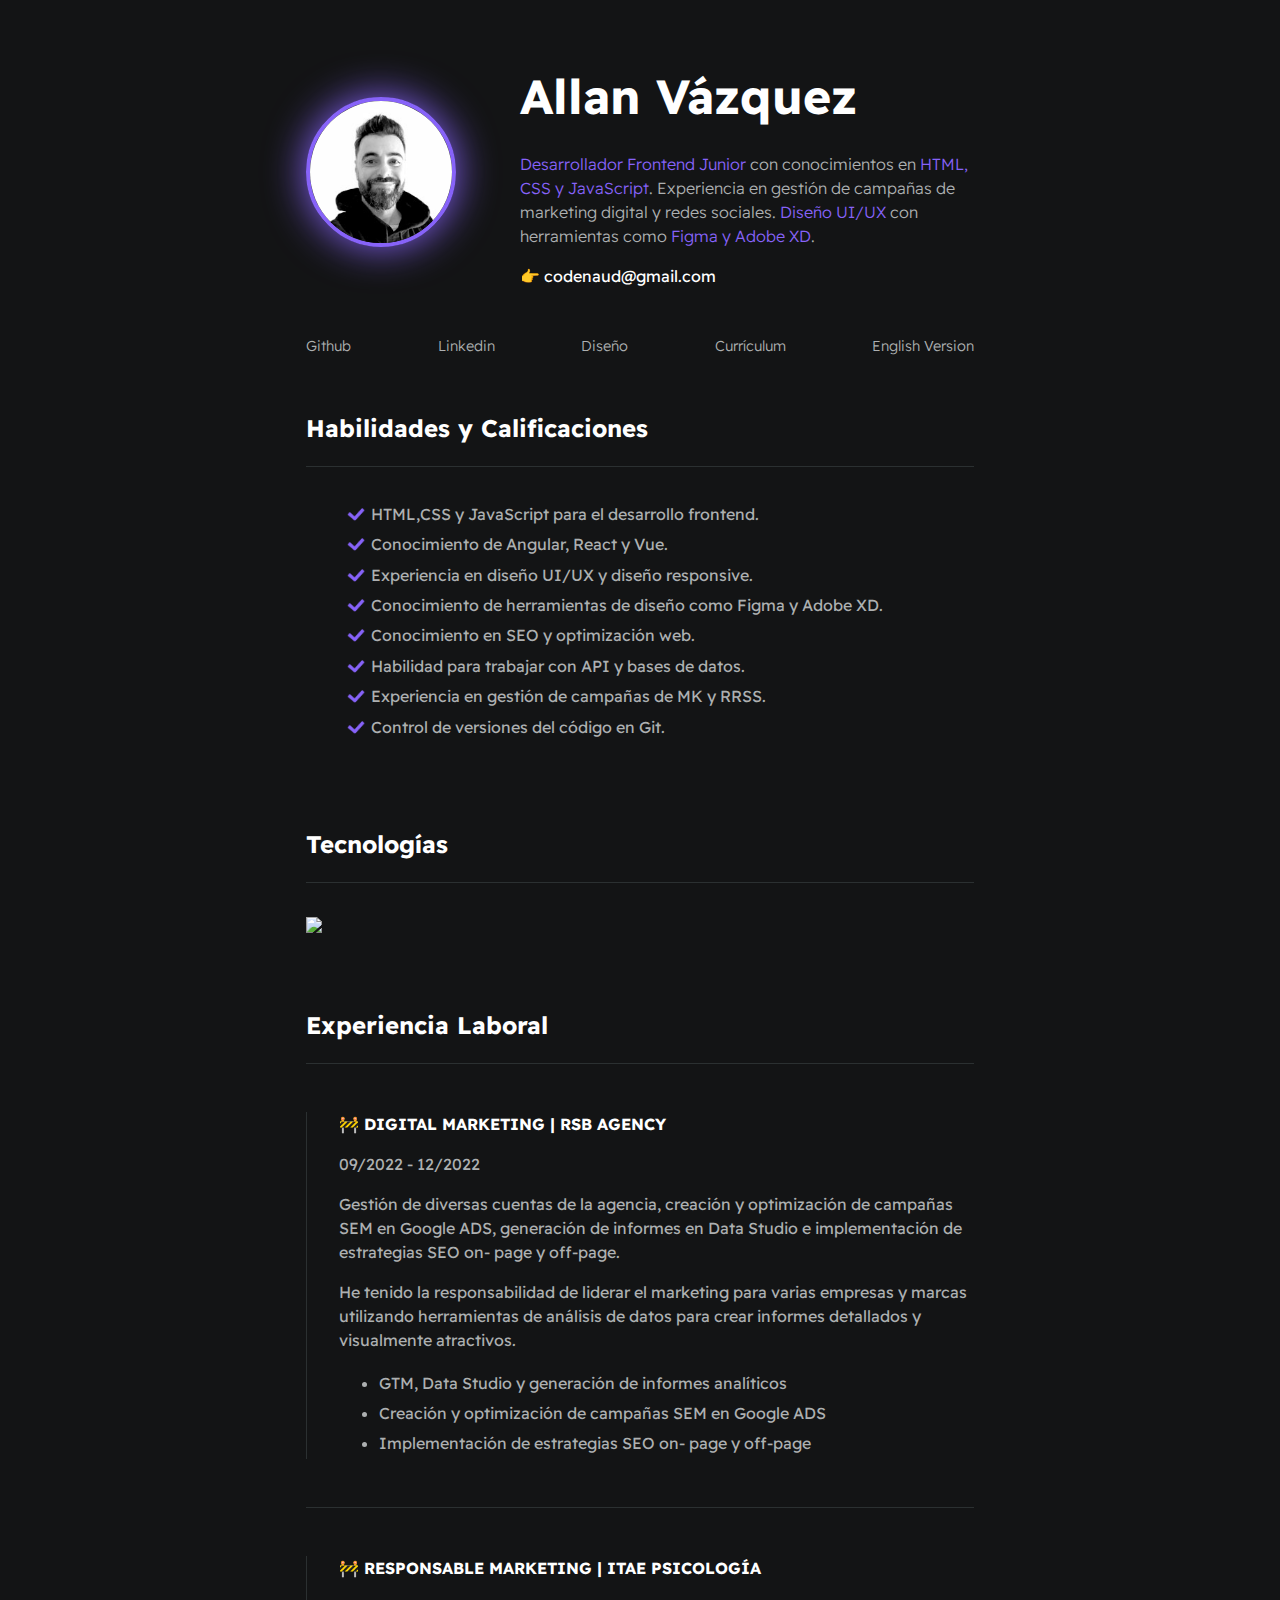
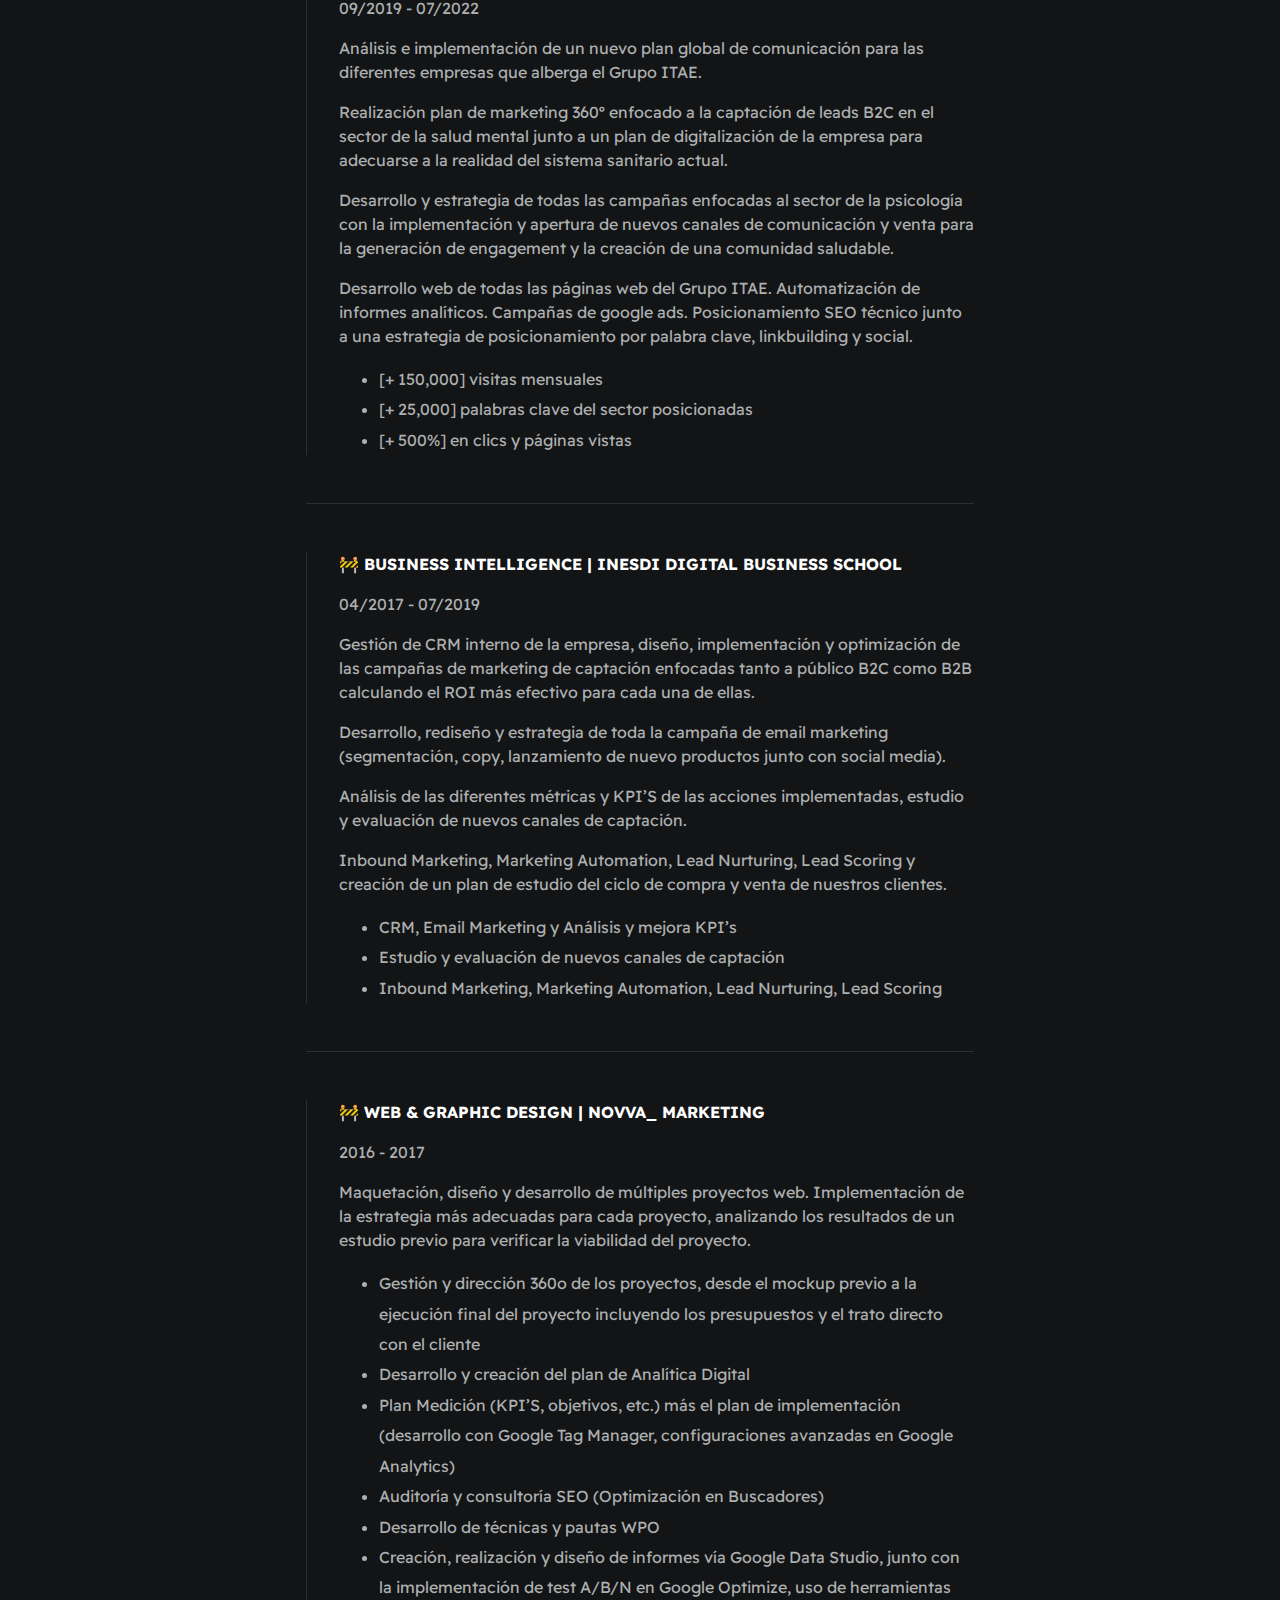
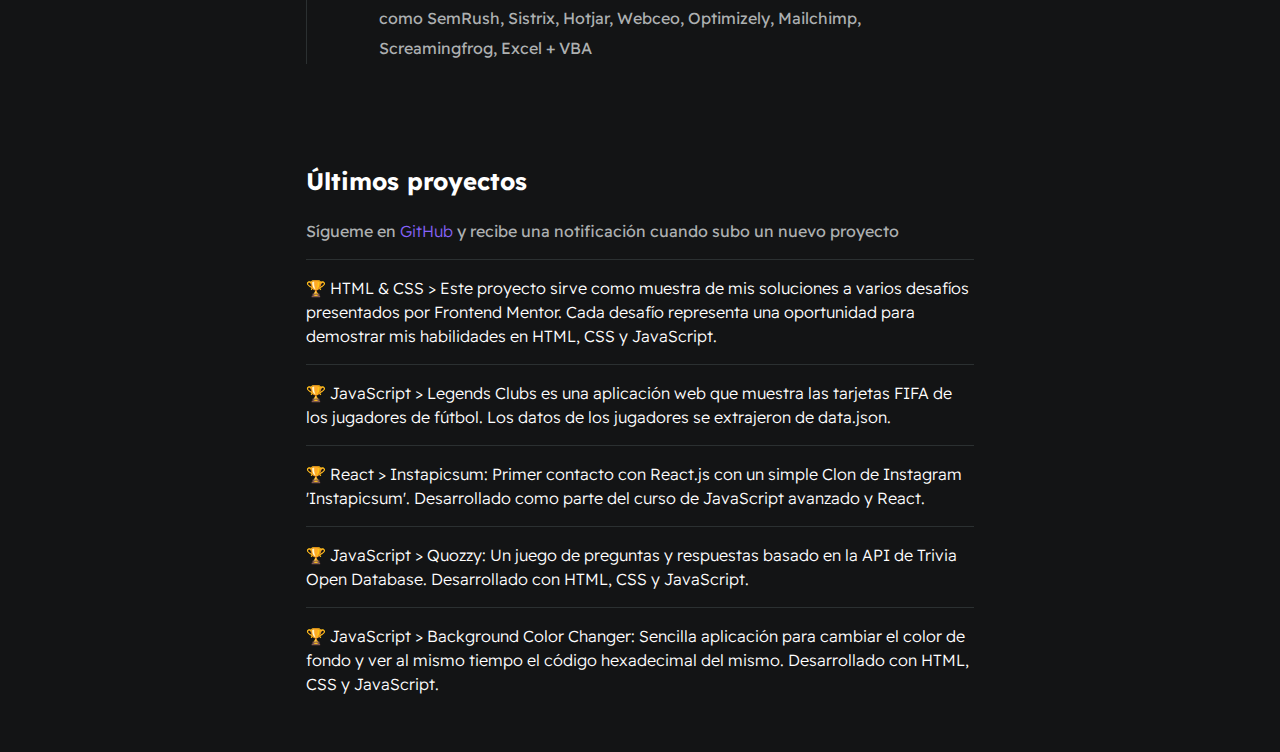
==== commit e9546654: "Change the color configuration according to new QR" ====
--- a/index.html
+++ b/index.html
@@ -44,43 +44,43 @@
             <div class="section--skills">
                 <ul id="qualifications--list">
                     <li>
-                        <img class="list-icon" width="48" height="48"
-                            src="https://img.icons8.com/emoji/48/check-mark-emoji.png" alt="check-mark-emoji" />
+                        <img class="list-icon" width="48" height="48" src="assets/images/check-mark-emoji.png"
+                            alt="check-mark-emoji" />
                         HTML,CSS y JavaScript para el desarrollo frontend.
                     </li>
                     <li>
-                        <img class="list-icon" width="48" height="48"
-                            src="https://img.icons8.com/emoji/48/check-mark-emoji.png" alt="check-mark-emoji" />
+                        <img class="list-icon" width="48" height="48" src="assets/images/check-mark-emoji.png"
+                            alt="check-mark-emoji" />
                         Conocimiento de Angular, React y Vue.
                     </li>
                     <li>
-                        <img class="list-icon" width="48" height="48"
-                            src="https://img.icons8.com/emoji/48/check-mark-emoji.png" alt="check-mark-emoji" />
+                        <img class="list-icon" width="48" height="48" src="assets/images/check-mark-emoji.png"
+                            alt="check-mark-emoji" />
                         Experiencia en diseño UI/UX y diseño responsive.
                     </li>
                     <li>
-                        <img class="list-icon" width="48" height="48"
-                            src="https://img.icons8.com/emoji/48/check-mark-emoji.png" alt="check-mark-emoji" />
+                        <img class="list-icon" width="48" height="48" src="assets/images/check-mark-emoji.png"
+                            alt="check-mark-emoji" />
                         Conocimiento de herramientas de diseño como Figma y Adobe XD.
                     </li>
                     <li>
-                        <img class="list-icon" width="48" height="48"
-                            src="https://img.icons8.com/emoji/48/check-mark-emoji.png" alt="check-mark-emoji" />
+                        <img class="list-icon" width="48" height="48" src="assets/images/check-mark-emoji.png"
+                            alt="check-mark-emoji" />
                         Conocimiento en SEO y optimización web.
                     </li>
                     <li>
-                        <img class="list-icon" width="48" height="48"
-                            src="https://img.icons8.com/emoji/48/check-mark-emoji.png" alt="check-mark-emoji" />
+                        <img class="list-icon" width="48" height="48" src="assets/images/check-mark-emoji.png"
+                            alt="check-mark-emoji" />
                         Habilidad para trabajar con API y bases de datos.
                     </li>
                     <li>
-                        <img class="list-icon" width="48" height="48"
-                            src="https://img.icons8.com/emoji/48/check-mark-emoji.png" alt="check-mark-emoji" />
+                        <img class="list-icon" width="48" height="48" src="assets/images/check-mark-emoji.png"
+                            alt="check-mark-emoji" />
                         Experiencia en gestión de campañas de MK y RRSS.
                     </li>
                     <li>
-                        <img class="list-icon" width="48" height="48"
-                            src="https://img.icons8.com/emoji/48/check-mark-emoji.png" alt="check-mark-emoji" />
+                        <img class="list-icon" width="48" height="48" src="assets/images/check-mark-emoji.png"
+                            alt="check-mark-emoji" />
                         Control de versiones del código en Git.
                     </li>
                 </ul>
--- a/styles/main.css
+++ b/styles/main.css
@@ -3,13 +3,13 @@
 :root {
   --mainTextColor-light: #000;
   --secondaryTextColor-light: rgb(51 51 51);
-  --mainLinkColor-light: #0da2b8;
+  --mainLinkColor-light: #8763f9;
   --mainBorderColor-light: rgb(218, 218, 218);
   --mainBgColor-light: rgb(249, 250, 251);
 
   --mainTextColor-dark: #fff;
   --secondaryTextColor-dark: #adb0b1;
-  --mainLinkColor-dark: rgb(30, 190, 214);
+  --mainLinkColor-dark: #8763f9;
   --mainBorderColor-dark: #2b3031;
   --mainBgColor-dark: #131415;
 
@@ -168,7 +168,7 @@
 }
 
 .card--project a:hover {
-  color: rgb(30, 190, 214);
+  color: var(--mainLinkColor-light);
 }
 
 .card--work-history {
